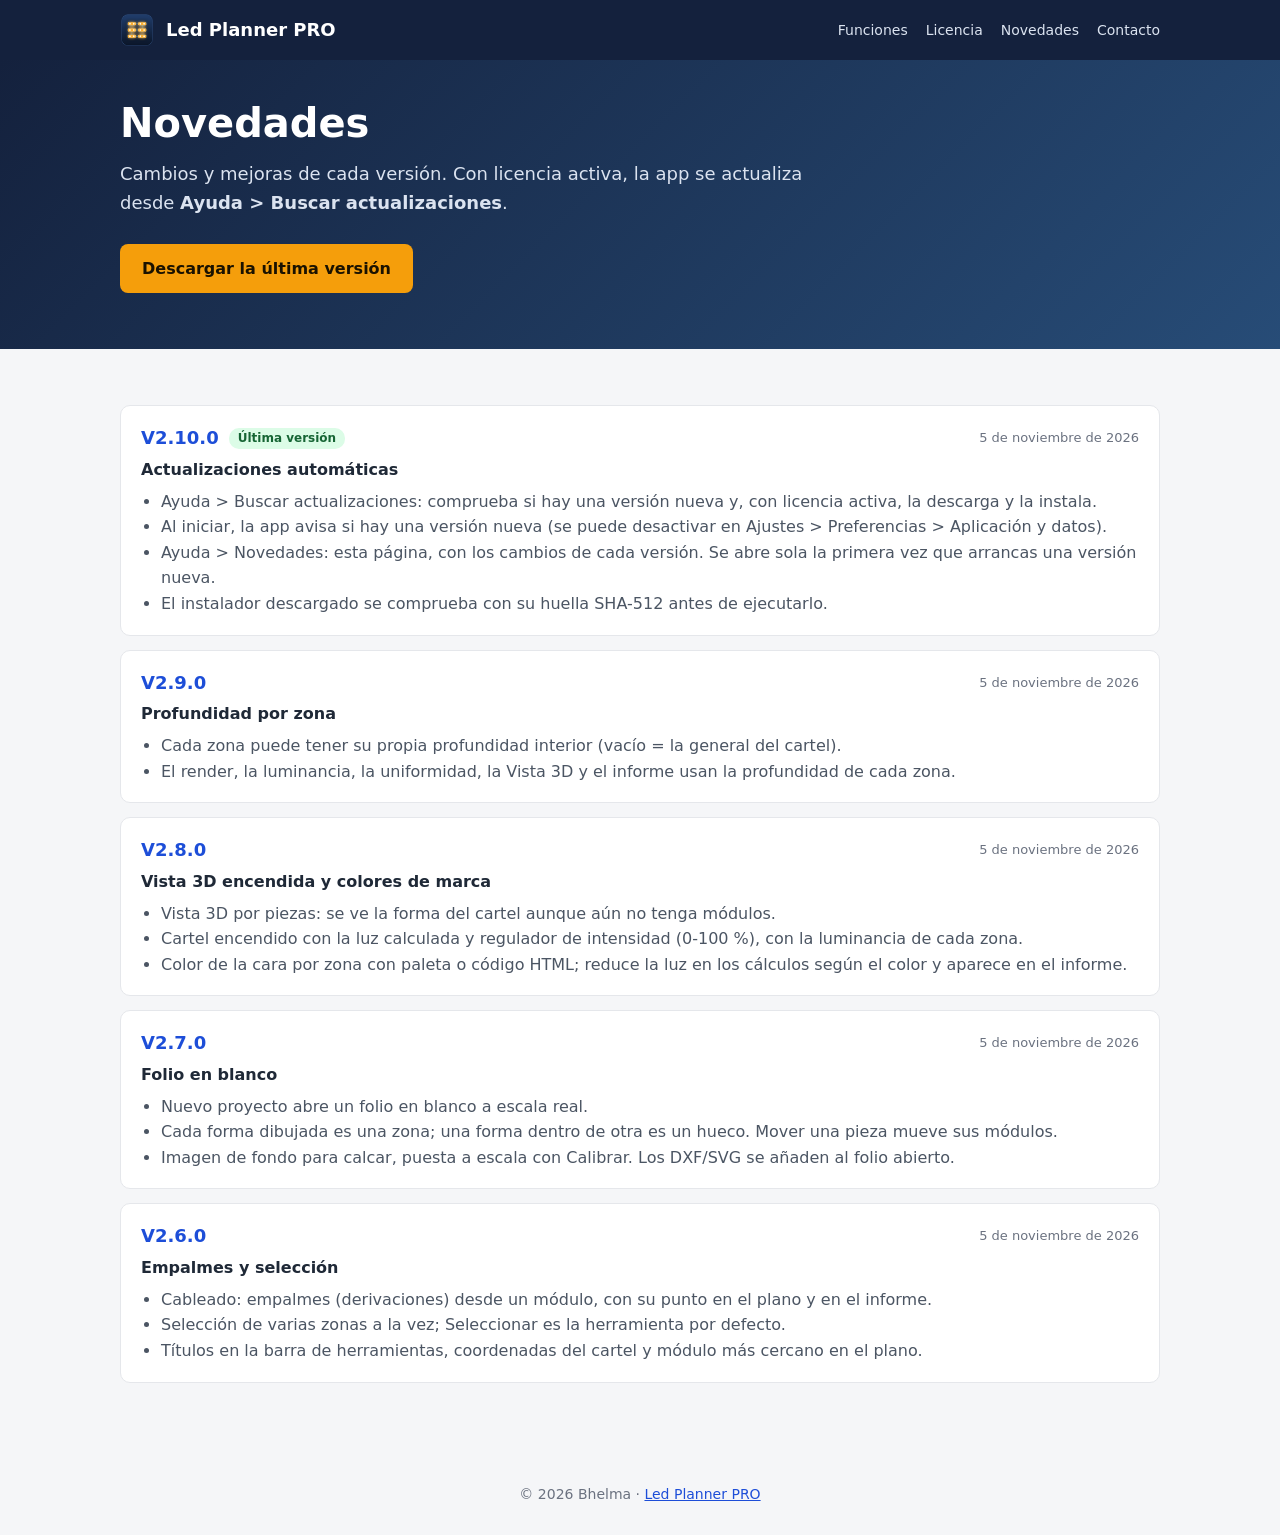
==== novedades.html @ 26e9446d "Web y novedades 2.10.0" ====
<!DOCTYPE html>
<html lang="es">
<head>
<meta charset="UTF-8">
<meta name="viewport" content="width=device-width, initial-scale=1">
<title>Novedades · Led Planner PRO</title>
<meta name="description" content="Cambios y mejoras de cada versión de Led Planner PRO.">
<link rel="icon" href="icon.png">
<link rel="stylesheet" href="style.css">
</head>
<body>
<header class="top"><div class="wrap">
  <img src="icon.png" alt=""><a class="brand" href="./">Led Planner PRO</a>
  <nav><a href="./#funciones">Funciones</a><a href="./#licencia">Licencia</a><a href="novedades.html">Novedades</a><a href="./#contacto">Contacto</a></nav>
</div></header>
<div class="hero" style="padding:40px 0 44px"><div class="wrap">
  <h1>Novedades</h1>
  <p>Cambios y mejoras de cada versión. Con licencia activa, la app se actualiza desde <b>Ayuda &gt; Buscar actualizaciones</b>.</p>
  <a class="btn" id="dl" href="https://github.com/Bhelma/ledplannerpro/releases/latest">Descargar la última versión</a>
  <span class="ver" id="ver"></span>
</div></div>
<section><div class="wrap" id="notes"><p>Cargando...</p></div></section>
<footer><div class="wrap">© <span id="year">2026</span> Bhelma · <a href="./">Led Planner PRO</a></div></footer>
<script src="site.js"></script>
</body>
</html>
---- style.css ----
:root{
  --bg:#f5f6f8;--card:#ffffff;--tx:#1f2937;--tx2:#4b5563;--tx3:#6b7280;--bd:#e5e7eb;
  --ac:#f59e0b;--ac2:#d97706;--hero1:#14213d;--hero2:#274c77;--link:#1d4ed8;--ok:#166534;--okb:#dcfce7;
}
@media (prefers-color-scheme:dark){
  :root{--bg:#111318;--card:#1b1e25;--tx:#e5e7eb;--tx2:#c4c8d0;--tx3:#9aa0aa;--bd:#2c313b;--link:#7aa2f7;--ok:#86efac;--okb:#14321f}
}
*{box-sizing:border-box}
html{scroll-behavior:smooth}
body{margin:0;background:var(--bg);color:var(--tx);font:16px/1.6 "Segoe UI",system-ui,-apple-system,Roboto,Arial,sans-serif}
a{color:var(--link)}
.wrap{max-width:1080px;margin:0 auto;padding:0 20px}
header.top{background:var(--hero1);color:#fff}
header.top .wrap{display:flex;align-items:center;gap:12px;height:60px}
header.top img{width:34px;height:34px;border-radius:8px}
header.top .brand{font-weight:700;font-size:18px;color:#fff;text-decoration:none}
header.top nav{margin-left:auto;display:flex;gap:18px;flex-wrap:wrap}
header.top nav a{color:#dbe3f0;text-decoration:none;font-size:14px}
header.top nav a:hover{color:#fff}
.hero{background:linear-gradient(135deg,var(--hero1),var(--hero2));color:#fff;padding:64px 0 72px}
.hero h1{font-size:40px;line-height:1.15;margin:0 0 14px;max-width:760px}
.hero p{font-size:18px;color:#dbe3f0;max-width:700px;margin:0 0 26px}
.btn{display:inline-block;background:var(--ac);color:#1a1200;font-weight:700;text-decoration:none;padding:12px 22px;border-radius:8px;border:0;font-size:16px}
.btn:hover{background:var(--ac2);color:#fff}
.btn.sec{background:transparent;color:#fff;border:1px solid #8aa0c2;margin-left:8px;font-weight:600}
.btn.sec:hover{background:rgba(255,255,255,.1)}
.ver{display:block;margin-top:12px;font-size:13px;color:#b9c6da}
section{padding:56px 0}
section h2{font-size:28px;margin:0 0 8px}
section .lead{color:var(--tx2);margin:0 0 26px;max-width:760px}
.grid{display:grid;grid-template-columns:repeat(auto-fit,minmax(280px,1fr));gap:16px}
.card{background:var(--card);border:1px solid var(--bd);border-radius:10px;padding:20px}
.card h3{margin:0 0 6px;font-size:18px}
.card p{margin:0;color:var(--tx2);font-size:15px}
.card .ic{font-size:26px;line-height:1;margin-bottom:10px}
.steps{counter-reset:s;list-style:none;padding:0;margin:0;display:grid;gap:10px}
.steps li{counter-increment:s;background:var(--card);border:1px solid var(--bd);border-radius:10px;padding:14px 16px 14px 56px;position:relative}
.steps li::before{content:counter(s);position:absolute;left:16px;top:13px;width:28px;height:28px;border-radius:50%;background:var(--ac);color:#1a1200;font-weight:700;display:flex;align-items:center;justify-content:center}
.note{background:var(--card);border:1px solid var(--bd);border-left:4px solid var(--ac);border-radius:8px;padding:14px 16px;color:var(--tx2);font-size:15px}
.alt{background:var(--card);border-top:1px solid var(--bd);border-bottom:1px solid var(--bd)}
.alt .card{background:var(--bg)}
footer{padding:30px 0;color:var(--tx3);font-size:14px;text-align:center}
/* novedades */
.nv-card{background:var(--card);border:1px solid var(--bd);border-radius:10px;padding:18px 20px;margin-bottom:14px;scroll-margin-top:20px}
.nv-h{display:flex;align-items:center;gap:10px;flex-wrap:wrap}
.nv-v{font-weight:700;color:var(--link);font-size:18px}
.nv-new{font-size:12px;font-weight:700;background:var(--okb);color:var(--ok);border-radius:10px;padding:1px 9px}
.nv-d{margin-left:auto;font-size:13px;color:var(--tx3)}
.nv-t{font-weight:600;margin:4px 0}
.nv-card ul{margin:6px 0 0;padding-left:20px;color:var(--tx2)}
@media (max-width:640px){.hero h1{font-size:30px}.btn.sec{margin:10px 0 0}header.top nav{display:none}}
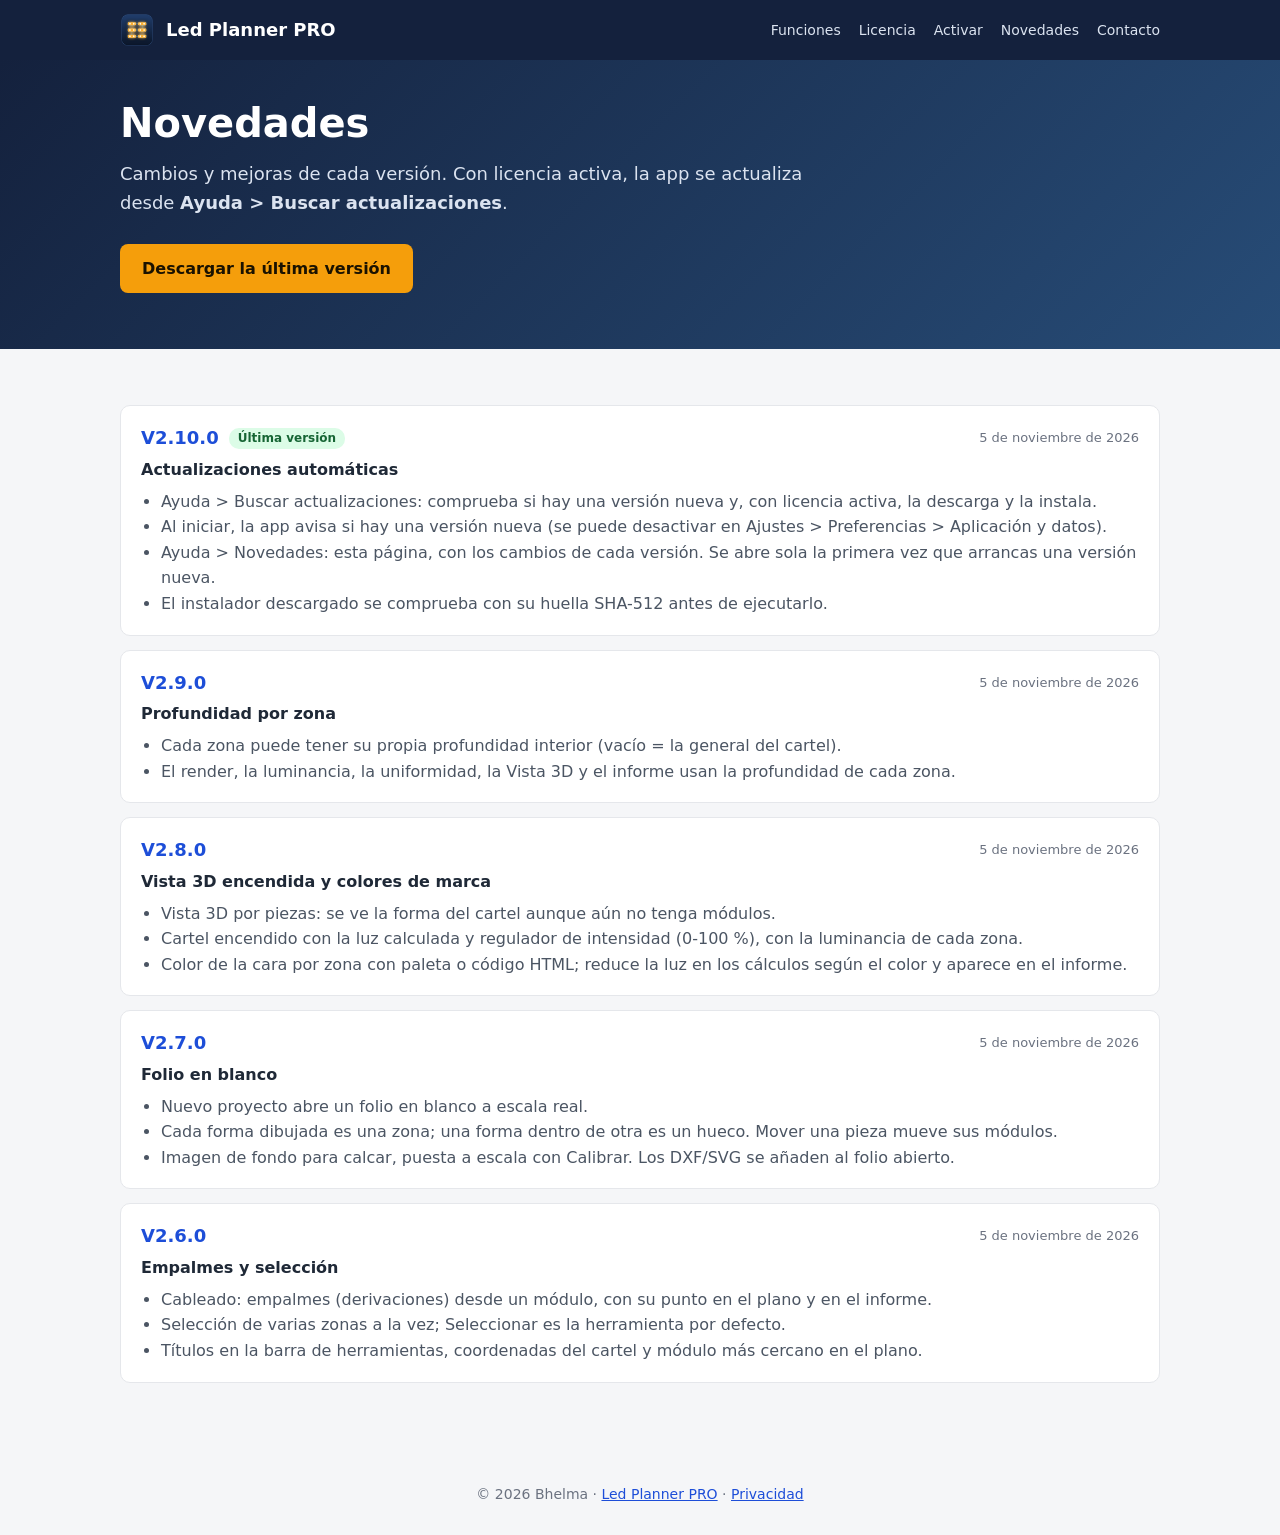
==== commit 631e7118: "Web y novedades 2.10.0" ====
--- a/novedades.html
+++ b/novedades.html
@@ -11,16 +11,16 @@
 <body>
 <header class="top"><div class="wrap">
   <img src="icon.png" alt=""><a class="brand" href="./">Led Planner PRO</a>
-  <nav><a href="./#funciones">Funciones</a><a href="./#licencia">Licencia</a><a href="novedades.html">Novedades</a><a href="./#contacto">Contacto</a></nav>
+  <nav><a href="./#funciones">Funciones</a><a href="./#licencia">Licencia</a><a href="./#activar">Activar</a><a href="novedades.html">Novedades</a><a href="./#contacto">Contacto</a></nav>
 </div></header>
 <div class="hero" style="padding:40px 0 44px"><div class="wrap">
   <h1>Novedades</h1>
   <p>Cambios y mejoras de cada versión. Con licencia activa, la app se actualiza desde <b>Ayuda &gt; Buscar actualizaciones</b>.</p>
-  <a class="btn" id="dl" href="https://github.com/Bhelma/ledplannerpro/releases/latest">Descargar la última versión</a>
+  <a class="btn" id="dl" href="#descargar">Descargar la última versión</a>
   <span class="ver" id="ver"></span>
 </div></div>
 <section><div class="wrap" id="notes"><p>Cargando...</p></div></section>
-<footer><div class="wrap">© <span id="year">2026</span> Bhelma · <a href="./">Led Planner PRO</a></div></footer>
+<footer><div class="wrap">© <span id="year">2026</span> Bhelma · <a href="./">Led Planner PRO</a> · <a href="privacidad.html">Privacidad</a></div></footer>
 <script src="site.js"></script>
 </body>
 </html>
--- a/style.css
+++ b/style.css
@@ -48,4 +48,30 @@
 .nv-d{margin-left:auto;font-size:13px;color:var(--tx3)}
 .nv-t{font-weight:600;margin:4px 0}
 .nv-card ul{margin:6px 0 0;padding-left:20px;color:var(--tx2)}
+.legal{max-width:760px}
+.legal h3{margin:22px 0 4px;font-size:18px}
+.legal p{margin:0 0 8px;color:var(--tx2)}
+/* activacion */
+code{font-family:Consolas,monospace;background:var(--bg);border:1px solid var(--bd);border-radius:4px;padding:0 5px;font-size:14px}
+.note.launch{border-left-color:#16a34a;margin-bottom:18px;color:var(--tx)}
+.soon{display:inline-block;font-size:12px;font-weight:700;background:var(--okb);color:var(--ok);border-radius:10px;padding:0 9px;margin-left:6px;vertical-align:2px}
+/* ficha de descarga */
+.fdlg{border:1px solid var(--bd);border-radius:12px;padding:0;width:min(440px,calc(100vw - 32px));background:var(--card);color:var(--tx);box-shadow:0 20px 50px rgba(0,0,0,.35)}
+.fdlg::backdrop{background:rgba(10,15,30,.55)}
+.fdlg form{padding:24px 24px 22px;display:grid;gap:12px;position:relative}
+.fdlg h3{margin:0;font-size:20px}
+.fdlg .fs{margin:-6px 0 4px;color:var(--tx2);font-size:15px}
+.fdlg label{display:grid;gap:4px;font-size:14px;font-weight:600;color:var(--tx2)}
+.fdlg input:not([type=checkbox]){font:inherit;font-weight:400;padding:9px 11px;border:1px solid var(--bd);border-radius:7px;background:var(--bg);color:var(--tx)}
+.fdlg input:focus{outline:2px solid var(--ac);outline-offset:0;border-color:var(--ac)}
+.fdlg .chk{display:flex;gap:8px;align-items:flex-start;font-weight:400;font-size:13px}
+.fdlg .chk input{margin-top:3px}
+.fdlg .hp{position:absolute;left:-9999px;width:1px;height:1px;opacity:0}
+.fdlg .fx{position:absolute;top:10px;right:12px;background:none;border:0;font-size:24px;line-height:1;color:var(--tx3);cursor:pointer}
+.fdlg .btn{justify-self:start;cursor:pointer}
+.fdlg .btn:disabled{opacity:.6;cursor:default}
+.fmsg{font-size:14px;color:var(--tx2);min-height:0}
+.fmsg:empty{display:none}
+.fmsg.err{color:#dc2626}
+.fmsg.ok{color:var(--ok);background:var(--okb);border-radius:7px;padding:8px 10px}
 @media (max-width:640px){.hero h1{font-size:30px}.btn.sec{margin:10px 0 0}header.top nav{display:none}}
